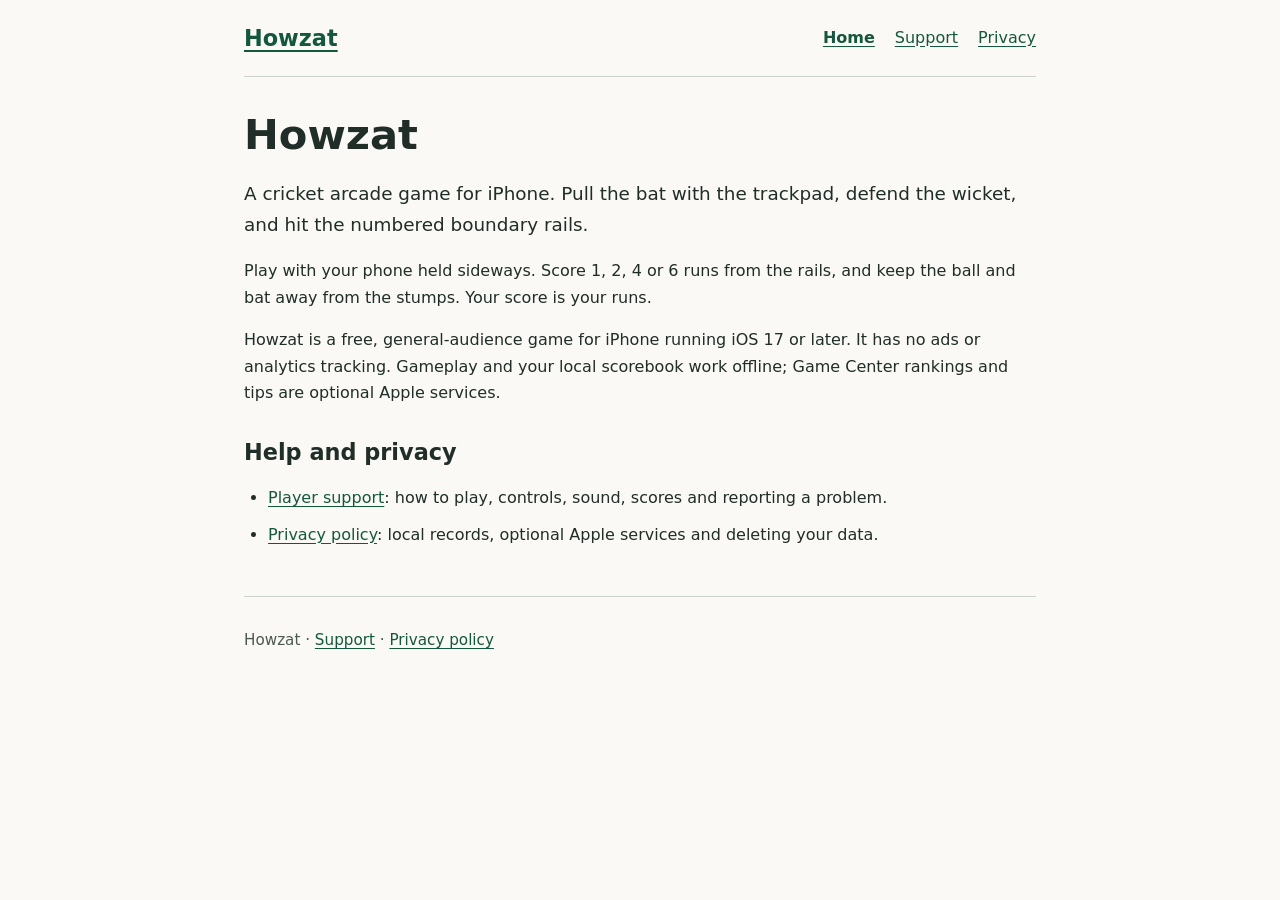
==== index.html @ 06916660 "docs: publish Howzat privacy and support pages" ====
<!doctype html>
<html lang="en">
<head>
  <meta charset="utf-8">
  <meta name="viewport" content="width=device-width, initial-scale=1">
  <meta name="description" content="Player support and privacy information for Howzat, a cricket arcade game for iPhone.">
  <title>Howzat | Cricket for iPhone</title>
  <link rel="stylesheet" href="styles.css">
</head>
<body>
  <a class="skip-link" href="#main">Skip to content</a>
  <header class="site-header">
    <a class="brand" href="index.html">Howzat</a>
    <nav aria-label="Main navigation">
      <a href="index.html" aria-current="page">Home</a>
      <a href="support.html">Support</a>
      <a href="privacy.html">Privacy</a>
    </nav>
  </header>
  <main id="main">
    <h1>Howzat</h1>
    <p class="lead">A cricket arcade game for iPhone. Pull the bat with the trackpad, defend the wicket, and hit the numbered boundary rails.</p>
    <p>Play with your phone held sideways. Score 1, 2, 4 or 6 runs from the rails, and keep the ball and bat away from the stumps. Your score is your runs.</p>
    <p>Howzat is a free, general-audience game for iPhone running iOS 17 or later. It has no ads or analytics tracking. Gameplay and your local scorebook work offline; Game Center rankings and tips are optional Apple services.</p>
    <section aria-labelledby="help-heading">
      <h2 id="help-heading">Help and privacy</h2>
      <ul>
        <li><a href="support.html">Player support</a>: how to play, controls, sound, scores and reporting a problem.</li>
        <li><a href="privacy.html">Privacy policy</a>: local records, optional Apple services and deleting your data.</li>
      </ul>
    </section>
  </main>
  <footer class="site-footer">
    <p>Howzat · <a href="support.html">Support</a> · <a href="privacy.html">Privacy policy</a></p>
  </footer>
</body>
</html>
---- styles.css ----
:root {
  color-scheme: light;
  font-family: system-ui, -apple-system, BlinkMacSystemFont, "Segoe UI", sans-serif;
  color: #202d28;
  background: #faf9f5;
  line-height: 1.65;
  -webkit-text-size-adjust: 100%;
}

* {
  box-sizing: border-box;
}

body {
  max-width: 52rem;
  margin: 0 auto;
  padding: 0 1.25rem;
  overflow-wrap: break-word;
}

a {
  color: #14573f;
  text-underline-offset: 0.18em;
}

a:hover {
  text-decoration-thickness: 0.15em;
}

a:focus-visible {
  outline: 3px solid #14573f;
  outline-offset: 4px;
}

.skip-link {
  position: absolute;
  top: 0.5rem;
  left: 1rem;
  padding: 0.75rem;
  background: #fff;
  transform: translateY(-200%);
}

.skip-link:focus {
  transform: translateY(0);
}

.site-header {
  display: flex;
  flex-wrap: wrap;
  align-items: center;
  justify-content: space-between;
  gap: 0.5rem 1.5rem;
  padding: 1rem 0;
  border-bottom: 1px solid #cdd4cc;
}

.brand {
  font-size: 1.4rem;
  font-weight: 750;
}

nav {
  display: flex;
  flex-wrap: wrap;
  gap: 0.25rem 1.25rem;
}

.site-header a {
  display: inline-flex;
  align-items: center;
  min-height: 2.75rem;
}

nav [aria-current="page"] {
  font-weight: 700;
}

main {
  padding: 1.5rem 0 2rem;
}

h1, h2, h3 {
  line-height: 1.25;
}

h1 {
  font-size: clamp(2rem, 6vw, 2.6rem);
  margin: 0.5rem 0 1rem;
}

h2 {
  font-size: 1.4rem;
  margin-top: 2rem;
}

h3 {
  font-size: 1.1rem;
  margin-top: 1.5rem;
}

.lead {
  font-size: 1.15rem;
}

li + li {
  margin-top: 0.65rem;
}

ul, ol {
  padding-left: 1.5rem;
}

.contact {
  padding: 0.25rem 1.25rem 0.5rem;
  border: 1px solid #cdd4cc;
  border-radius: 0.5rem;
  background: #fff;
}

.contact h2 {
  margin-top: 1rem;
}

.button {
  display: inline-block;
  padding: 0.7rem 1rem;
  border-radius: 0.3rem;
  background: #14573f;
  color: #fff;
  font-weight: 650;
}

.updated, .site-footer {
  color: #4c5952;
}

.site-footer {
  padding: 1rem 0 2rem;
  border-top: 1px solid #cdd4cc;
  font-size: 0.95rem;
}
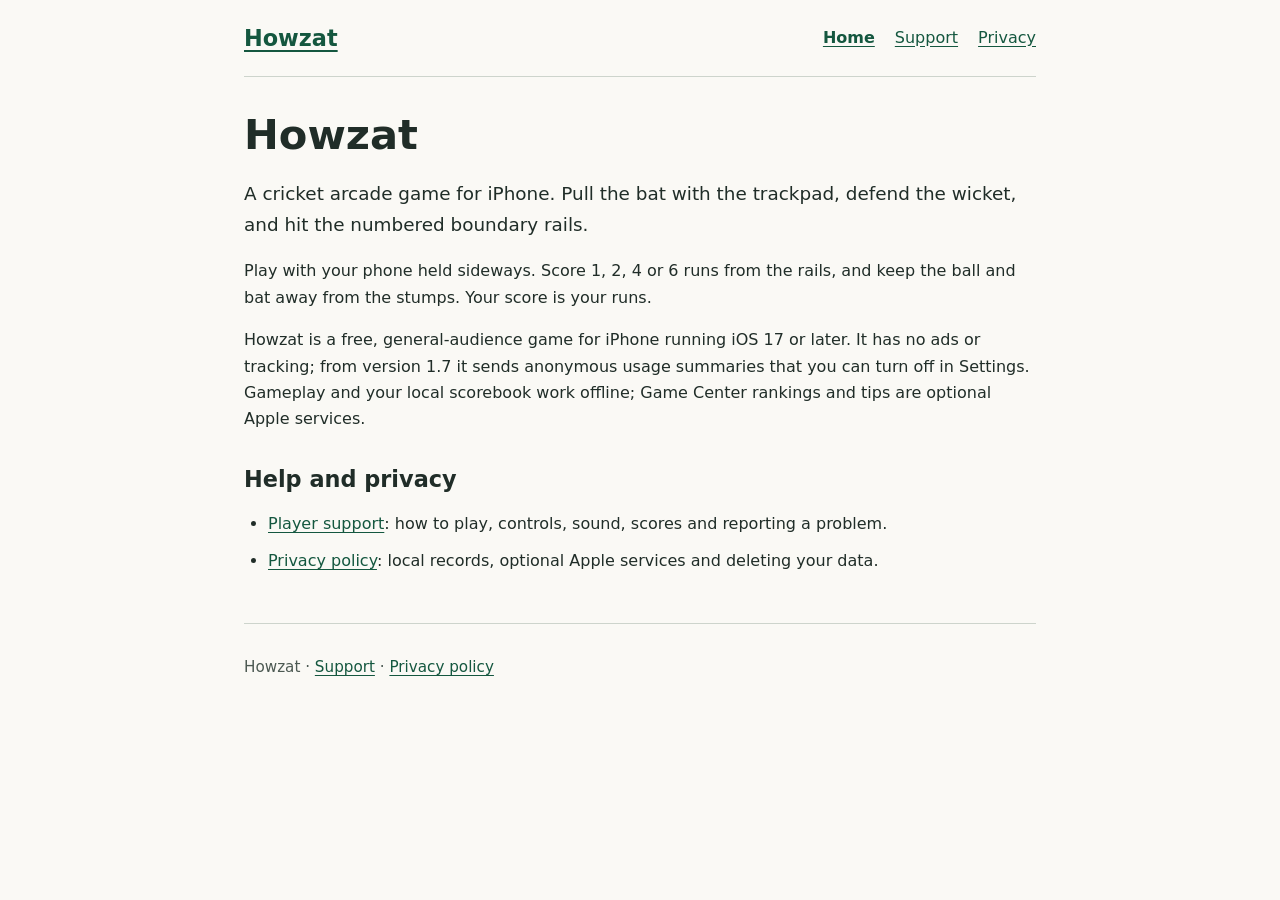
==== commit 5521def5: "docs: describe Howzat 1.7 anonymous usage analytics" ====
--- a/index.html
+++ b/index.html
@@ -21,7 +21,7 @@
     <h1>Howzat</h1>
     <p class="lead">A cricket arcade game for iPhone. Pull the bat with the trackpad, defend the wicket, and hit the numbered boundary rails.</p>
     <p>Play with your phone held sideways. Score 1, 2, 4 or 6 runs from the rails, and keep the ball and bat away from the stumps. Your score is your runs.</p>
-    <p>Howzat is a free, general-audience game for iPhone running iOS 17 or later. It has no ads or analytics tracking. Gameplay and your local scorebook work offline; Game Center rankings and tips are optional Apple services.</p>
+    <p>Howzat is a free, general-audience game for iPhone running iOS 17 or later. It has no ads or tracking; from version 1.7 it sends anonymous usage summaries that you can turn off in Settings. Gameplay and your local scorebook work offline; Game Center rankings and tips are optional Apple services.</p>
     <section aria-labelledby="help-heading">
       <h2 id="help-heading">Help and privacy</h2>
       <ul>
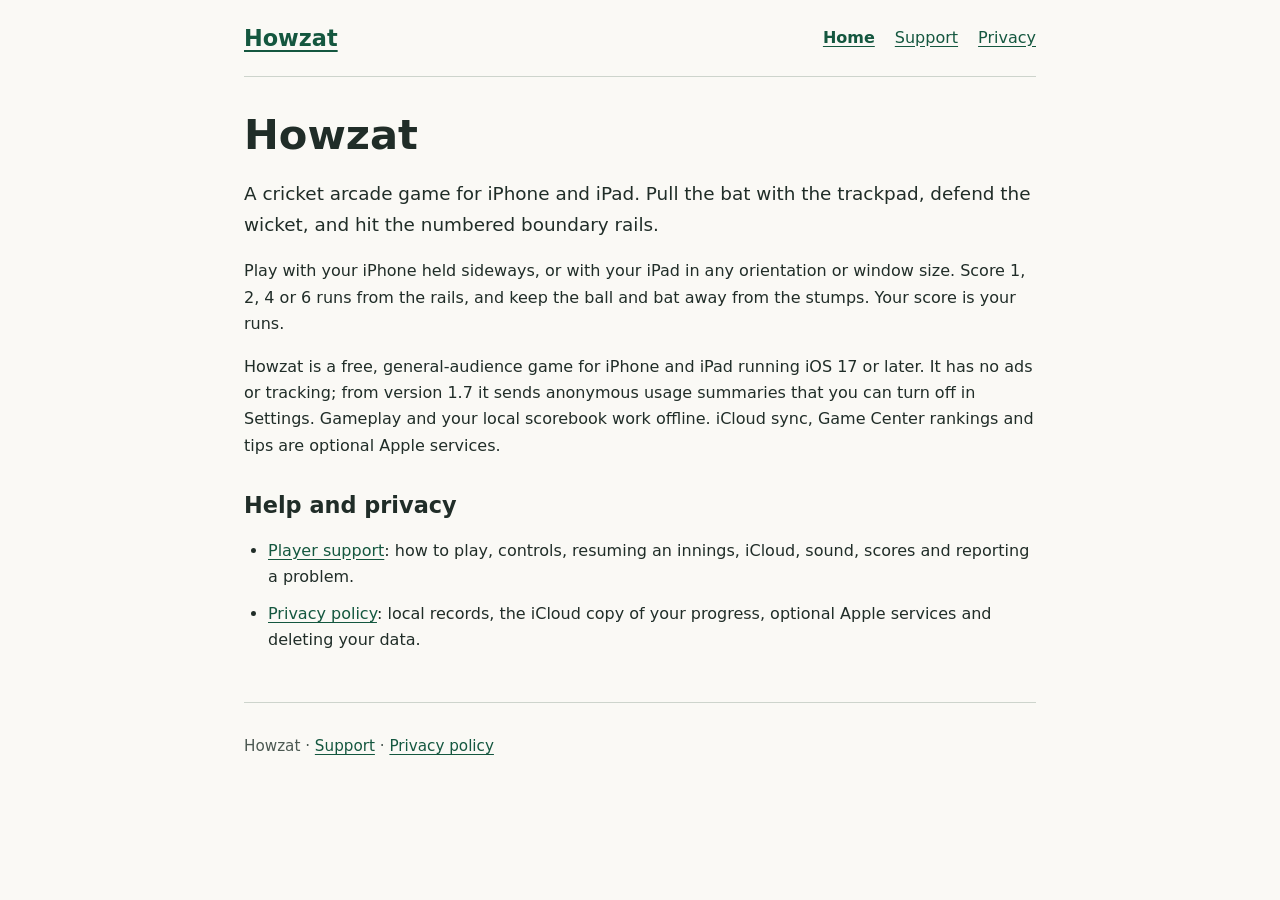
==== commit 2f7aadf2: "docs: Howzat 1.12 iCloud progress, resumed innings, iPad and Your player" ====
--- a/index.html
+++ b/index.html
@@ -3,8 +3,8 @@
 <head>
   <meta charset="utf-8">
   <meta name="viewport" content="width=device-width, initial-scale=1">
-  <meta name="description" content="Player support and privacy information for Howzat, a cricket arcade game for iPhone.">
-  <title>Howzat | Cricket for iPhone</title>
+  <meta name="description" content="Player support and privacy information for Howzat, a cricket arcade game for iPhone and iPad.">
+  <title>Howzat | Cricket for iPhone and iPad</title>
   <link rel="stylesheet" href="styles.css">
 </head>
 <body>
@@ -19,14 +19,14 @@
   </header>
   <main id="main">
     <h1>Howzat</h1>
-    <p class="lead">A cricket arcade game for iPhone. Pull the bat with the trackpad, defend the wicket, and hit the numbered boundary rails.</p>
-    <p>Play with your phone held sideways. Score 1, 2, 4 or 6 runs from the rails, and keep the ball and bat away from the stumps. Your score is your runs.</p>
-    <p>Howzat is a free, general-audience game for iPhone running iOS 17 or later. It has no ads or tracking; from version 1.7 it sends anonymous usage summaries that you can turn off in Settings. Gameplay and your local scorebook work offline; Game Center rankings and tips are optional Apple services.</p>
+    <p class="lead">A cricket arcade game for iPhone and iPad. Pull the bat with the trackpad, defend the wicket, and hit the numbered boundary rails.</p>
+    <p>Play with your iPhone held sideways, or with your iPad in any orientation or window size. Score 1, 2, 4 or 6 runs from the rails, and keep the ball and bat away from the stumps. Your score is your runs.</p>
+    <p>Howzat is a free, general-audience game for iPhone and iPad running iOS 17 or later. It has no ads or tracking; from version 1.7 it sends anonymous usage summaries that you can turn off in Settings. Gameplay and your local scorebook work offline. iCloud sync, Game Center rankings and tips are optional Apple services.</p>
     <section aria-labelledby="help-heading">
       <h2 id="help-heading">Help and privacy</h2>
       <ul>
-        <li><a href="support.html">Player support</a>: how to play, controls, sound, scores and reporting a problem.</li>
-        <li><a href="privacy.html">Privacy policy</a>: local records, optional Apple services and deleting your data.</li>
+        <li><a href="support.html">Player support</a>: how to play, controls, resuming an innings, iCloud, sound, scores and reporting a problem.</li>
+        <li><a href="privacy.html">Privacy policy</a>: local records, the iCloud copy of your progress, optional Apple services and deleting your data.</li>
       </ul>
     </section>
   </main>
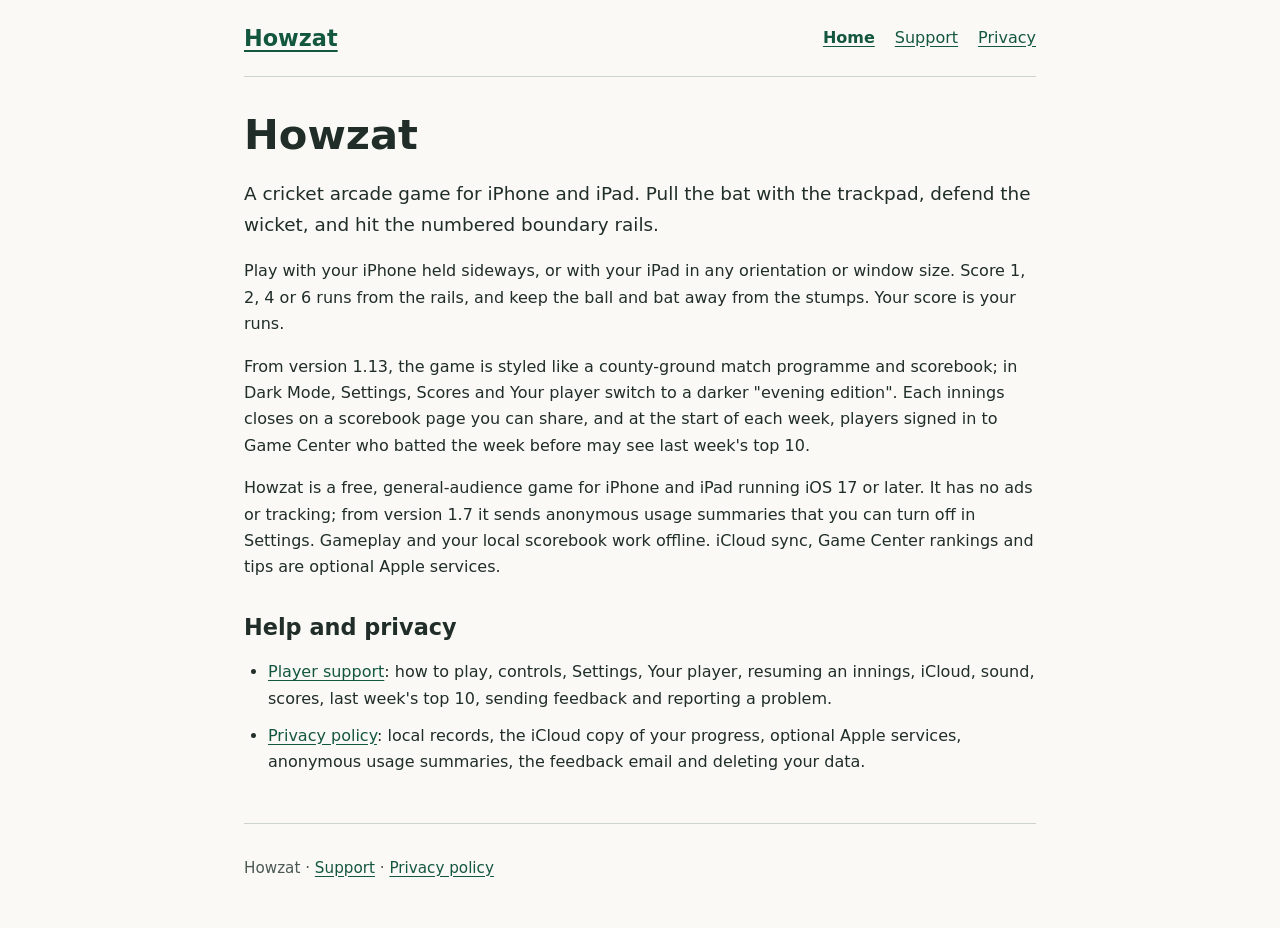
==== commit 6e93c25c: "Howzat 1.13: new look, last week's top 10, Send Feedback, new hair; privacy feedback email and summa" ====
--- a/index.html
+++ b/index.html
@@ -21,12 +21,13 @@
     <h1>Howzat</h1>
     <p class="lead">A cricket arcade game for iPhone and iPad. Pull the bat with the trackpad, defend the wicket, and hit the numbered boundary rails.</p>
     <p>Play with your iPhone held sideways, or with your iPad in any orientation or window size. Score 1, 2, 4 or 6 runs from the rails, and keep the ball and bat away from the stumps. Your score is your runs.</p>
+    <p>From version 1.13, the game is styled like a county-ground match programme and scorebook; in Dark Mode, Settings, Scores and Your player switch to a darker "evening edition". Each innings closes on a scorebook page you can share, and at the start of each week, players signed in to Game Center who batted the week before may see last week's top 10.</p>
     <p>Howzat is a free, general-audience game for iPhone and iPad running iOS 17 or later. It has no ads or tracking; from version 1.7 it sends anonymous usage summaries that you can turn off in Settings. Gameplay and your local scorebook work offline. iCloud sync, Game Center rankings and tips are optional Apple services.</p>
     <section aria-labelledby="help-heading">
       <h2 id="help-heading">Help and privacy</h2>
       <ul>
-        <li><a href="support.html">Player support</a>: how to play, controls, resuming an innings, iCloud, sound, scores and reporting a problem.</li>
-        <li><a href="privacy.html">Privacy policy</a>: local records, the iCloud copy of your progress, optional Apple services and deleting your data.</li>
+        <li><a href="support.html">Player support</a>: how to play, controls, Settings, Your player, resuming an innings, iCloud, sound, scores, last week's top 10, sending feedback and reporting a problem.</li>
+        <li><a href="privacy.html">Privacy policy</a>: local records, the iCloud copy of your progress, optional Apple services, anonymous usage summaries, the feedback email and deleting your data.</li>
       </ul>
     </section>
   </main>
